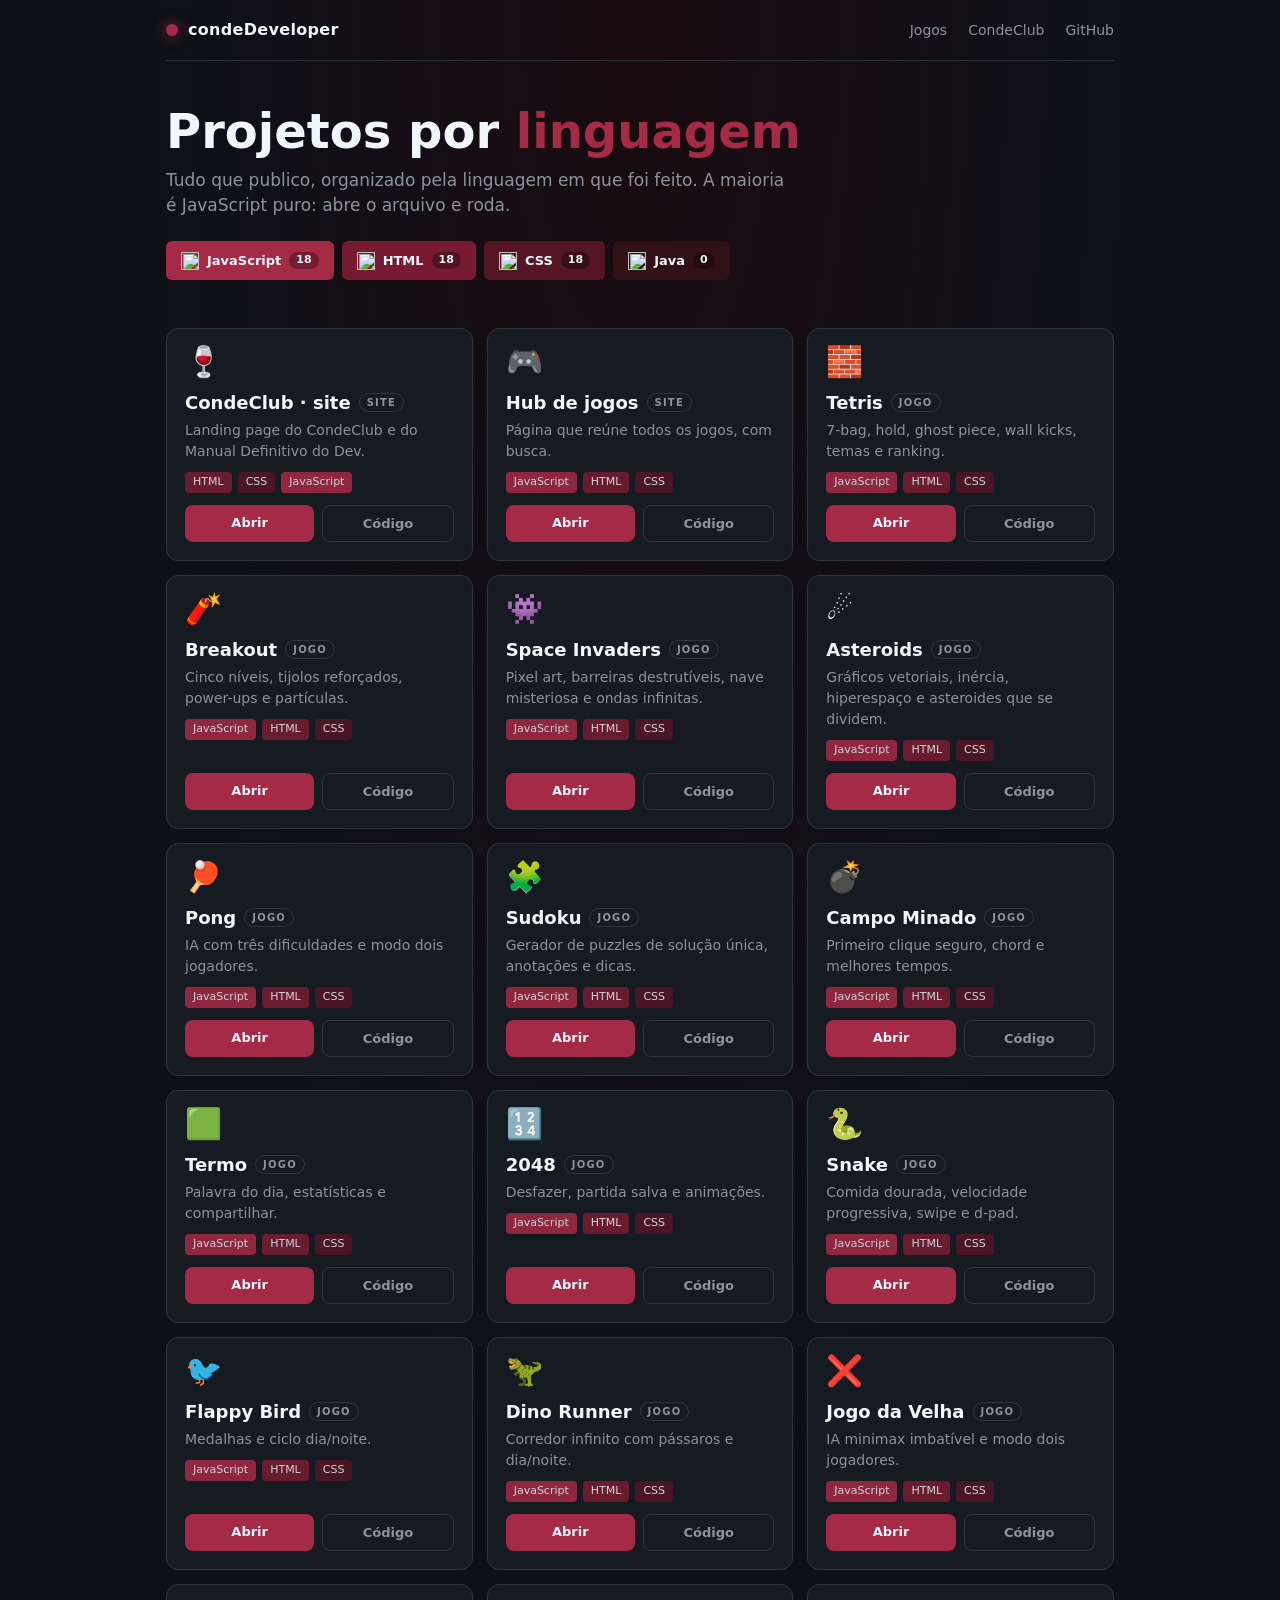
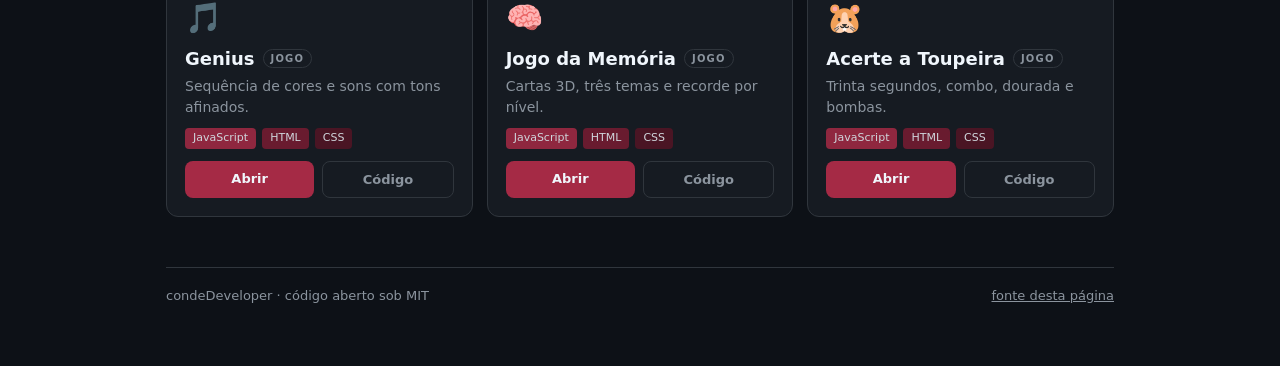
==== index.html @ 99021ef1 "Página inicial com todos os projetos" ====
<!DOCTYPE html>
<html lang="pt-BR">
<head>
<meta charset="UTF-8">
<meta name="viewport" content="width=device-width, initial-scale=1.0">
<title>condeDeveloper · projetos</title>
<meta name="description" content="Projetos de condeDeveloper: jogos e sites em JavaScript, HTML e CSS, e back-end em Java.">
<link rel="stylesheet" href="/style.css">
</head>
<body>
  <div class="wrap">
    <header class="top">
      <a class="brand" href="/"><span class="dot"></span>condeDeveloper</a>
      <nav>
        <a href="https://condedeveloper.github.io/jogos/">Jogos</a>
        <a href="https://condecount.pages.dev/">CondeClub</a>
        <a href="https://github.com/condeDeveloper">GitHub</a>
      </nav>
    </header>

    <section class="hero">
      <h1 id="title">Projetos por <em>linguagem</em></h1>
      <p id="blurb">Tudo que publico, organizado pela linguagem em que foi feito. A maioria é JavaScript puro: abre o arquivo e roda.</p>
      <p class="count" id="count"></p>
      <div class="langs" id="langs"></div>
    </section>

    <main class="grid" id="grid"></main>

    <footer class="foot">
      <span>condeDeveloper · código aberto sob MIT</span>
      <a href="https://github.com/condeDeveloper/condeDeveloper.github.io">fonte desta página</a>
    </footer>
  </div>
  <script src="/js/projects.js"></script>
  <script src="/js/app.js"></script>
</body>
</html>
---- style.css ----
:root {
  --bg: #0d1117;
  --panel: #161b22;
  --border: #30363d;
  --text: #f0f6fc;
  --muted: #8b949e;
  --accent: #a52a45;
  --wine: #781b32;
  --wine-deep: #321018;
}
* { box-sizing: border-box; margin: 0; padding: 0; }
html, body {
  min-height: 100%;
  background: radial-gradient(ellipse at top, #1a0b10 0%, var(--bg) 55%);
  color: var(--text);
  font-family: system-ui, -apple-system, Segoe UI, Roboto, sans-serif;
  line-height: 1.5;
}
a { color: inherit; }
.wrap { max-width: 980px; margin: 0 auto; padding: 0 16px 60px; }

.top {
  display: flex; align-items: center; justify-content: space-between; gap: 12px;
  padding: 18px 0; border-bottom: 1px solid var(--border);
}
.brand { display: flex; align-items: center; gap: 10px; text-decoration: none; font-weight: 700; letter-spacing: .02em; }
.brand .dot { width: 12px; height: 12px; border-radius: 50%; background: var(--accent); box-shadow: 0 0 14px var(--accent); }
.top nav a { color: var(--muted); text-decoration: none; font-size: 14px; margin-left: 16px; }
.top nav a:hover { color: var(--text); }

.hero { padding: 44px 0 18px; }
.hero h1 { font-size: clamp(30px, 6vw, 48px); line-height: 1.1; }
.hero h1 em { color: var(--accent); font-style: normal; }
.hero p { color: var(--muted); max-width: 620px; margin-top: 10px; font-size: 17px; }
.hero .count { color: var(--muted); font-size: 13px; margin-top: 4px; }

.langs { display: flex; flex-wrap: wrap; gap: 8px; margin: 22px 0 8px; }
.lang {
  display: inline-flex; align-items: center; gap: 8px;
  background: var(--c); color: var(--text); text-decoration: none; font-weight: 700; font-size: 13px;
  padding: 9px 14px; border-radius: 6px; border: 1px solid transparent;
  transition: transform .12s, filter .12s;
}
.lang:hover { transform: translateY(-2px); filter: brightness(1.15); }
.lang[aria-current="page"] { outline: 2px solid var(--text); outline-offset: 2px; }
.lang .n { background: rgba(0,0,0,.3); border-radius: 999px; padding: 0 7px; font-size: 11px; }

.grid { display: grid; grid-template-columns: repeat(auto-fill, minmax(290px, 1fr)); gap: 14px; margin-top: 22px; }
.card {
  display: flex; flex-direction: column; gap: 12px;
  background: var(--panel); border: 1px solid var(--border); border-radius: 12px; padding: 18px;
  transition: border-color .15s, transform .15s;
}
.card:hover { border-color: var(--accent); transform: translateY(-3px); }
.card .icon { font-size: 30px; line-height: 1; }
.card h3 { font-size: 18px; display: flex; align-items: center; gap: 8px; }
.card .kind { font-size: 10px; text-transform: uppercase; letter-spacing: .12em; color: var(--muted); border: 1px solid var(--border); border-radius: 999px; padding: 1px 7px; }
.card p { color: var(--muted); font-size: 14px; margin-top: 4px; }
.card .body { flex: 1; }
.card .langs { margin: 10px 0 0; gap: 6px; }
.card .langs a { font-size: 11px; color: var(--text); text-decoration: none; background: var(--c); padding: 2px 8px; border-radius: 4px; opacity: .85; }
.card .links { display: flex; gap: 8px; }
.card .links a {
  flex: 1; text-align: center; text-decoration: none; font-size: 13px; font-weight: 700;
  background: var(--accent); color: var(--text); padding: 8px; border-radius: 8px;
}
.card .links a.ghost { background: transparent; border: 1px solid var(--border); color: var(--muted); }
.card .links a.ghost:hover { color: var(--text); border-color: var(--muted); }

.empty {
  grid-column: 1 / -1; text-align: center; padding: 60px 20px;
  background: var(--panel); border: 1px dashed var(--border); border-radius: 12px;
}
.empty-icon { font-size: 40px; }
.empty h3 { margin-top: 10px; font-size: 20px; }
.empty p { color: var(--muted); margin: 6px 0 16px; }
.empty a { display: inline-block; background: var(--accent); color: var(--text); text-decoration: none; font-weight: 700; padding: 9px 18px; border-radius: 8px; }

.foot { margin-top: 50px; padding-top: 18px; border-top: 1px solid var(--border); color: var(--muted); font-size: 13px; display: flex; justify-content: space-between; flex-wrap: wrap; gap: 8px; }
.foot a { color: var(--muted); }
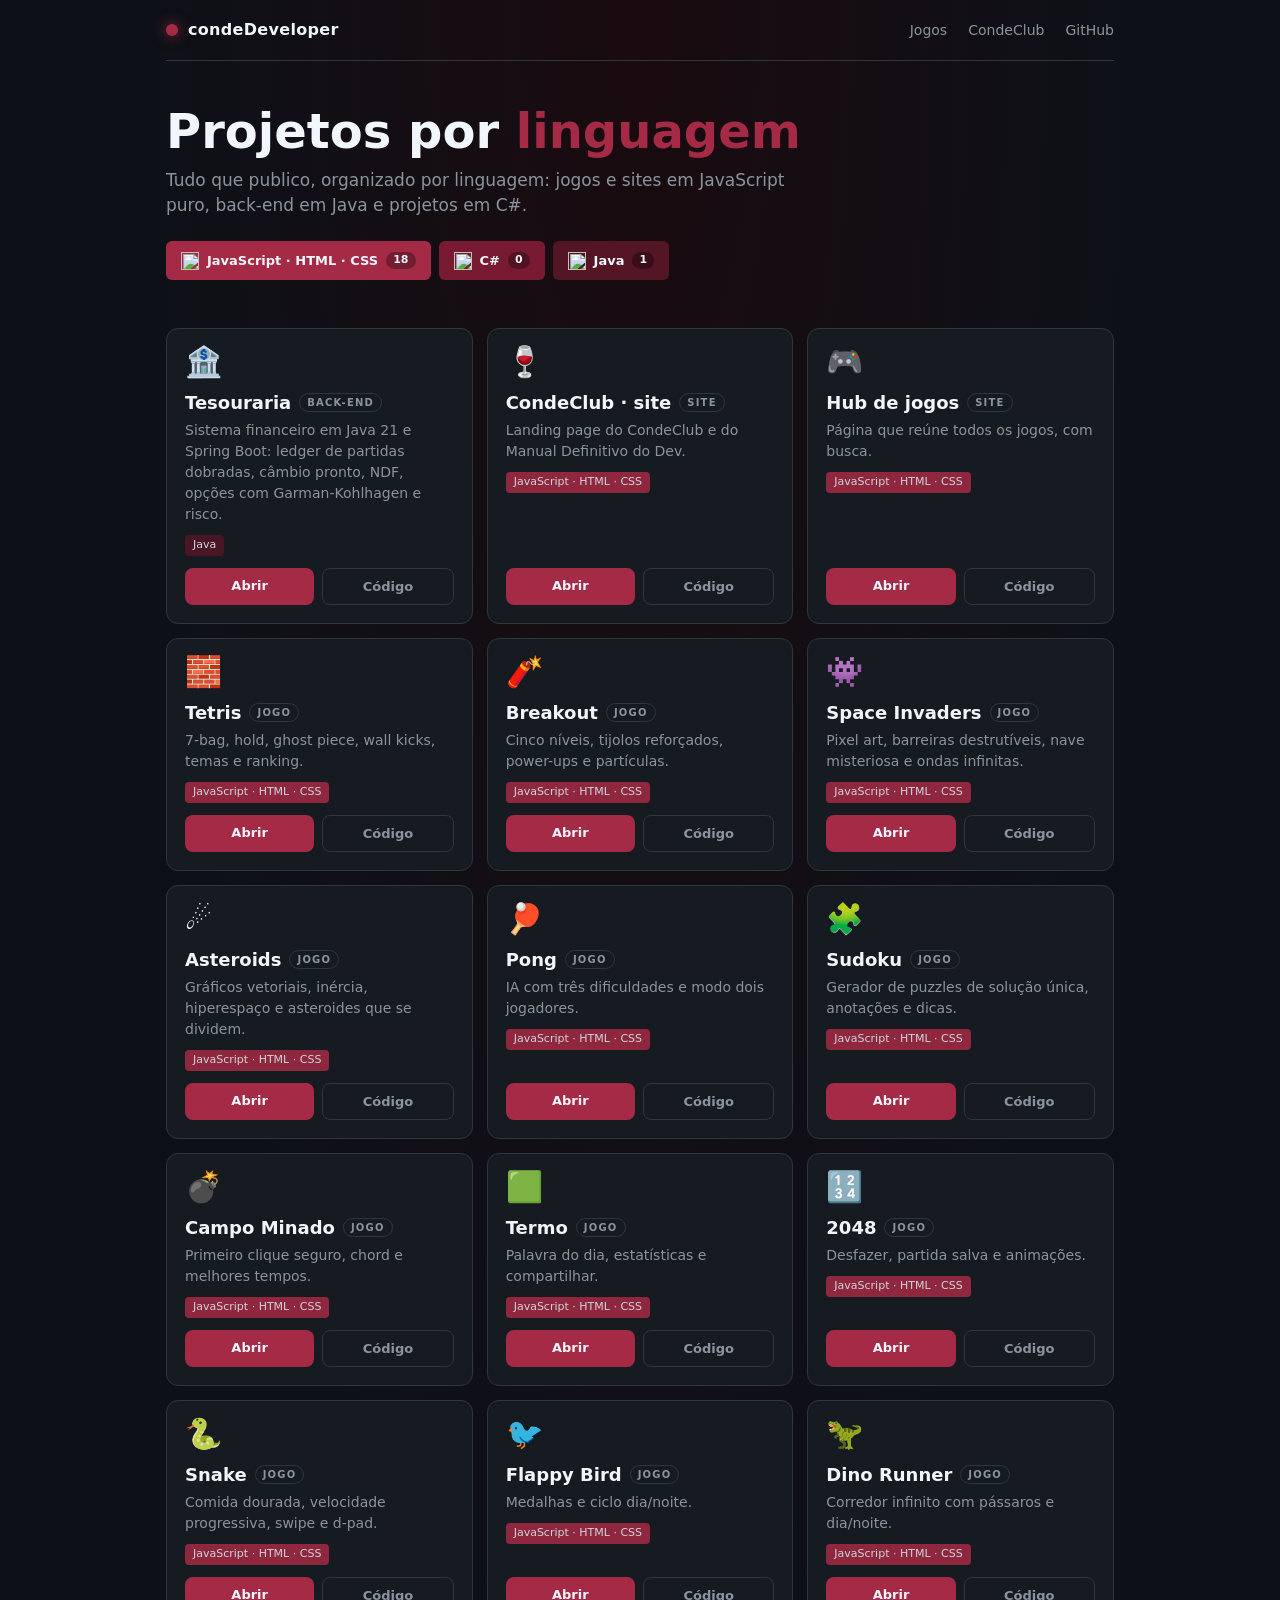
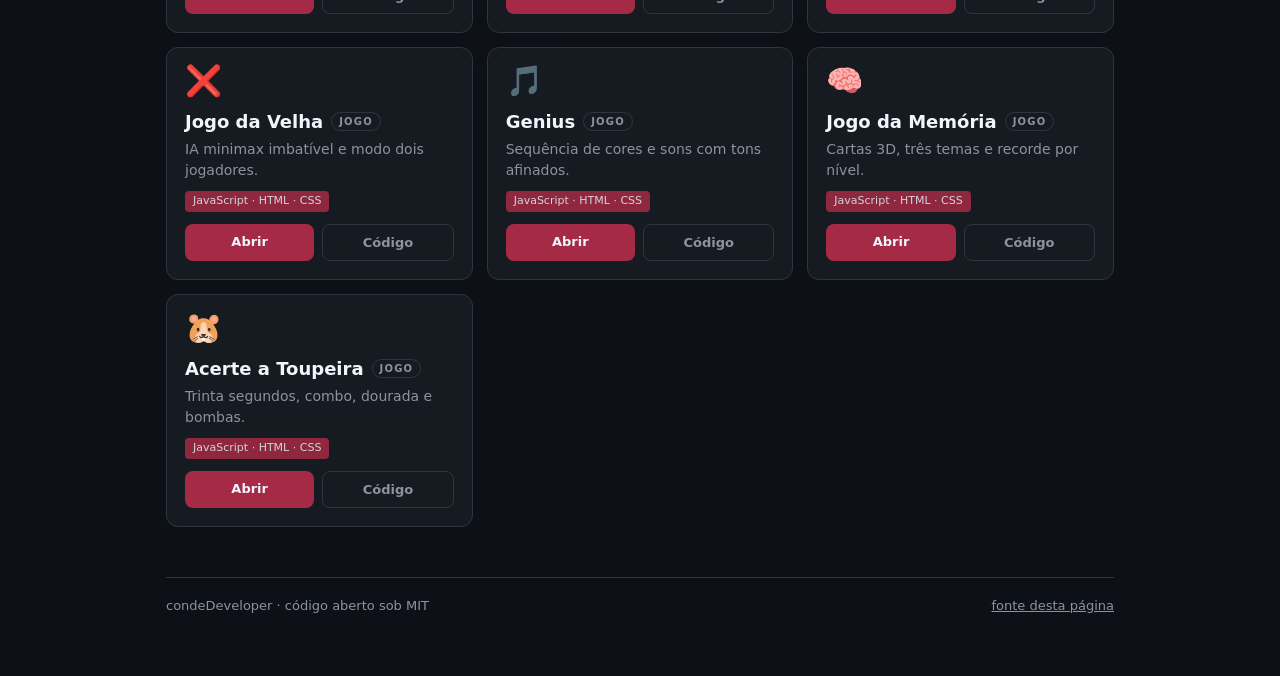
==== commit 61225c8b: "Agrupa JavaScript, HTML e CSS em uma página e cria a página de C#" ====
--- a/index.html
+++ b/index.html
@@ -20,7 +20,7 @@
 
     <section class="hero">
       <h1 id="title">Projetos por <em>linguagem</em></h1>
-      <p id="blurb">Tudo que publico, organizado pela linguagem em que foi feito. A maioria é JavaScript puro: abre o arquivo e roda.</p>
+      <p id="blurb">Tudo que publico, organizado por linguagem: jogos e sites em JavaScript puro, back-end em Java e projetos em C#.</p>
       <p class="count" id="count"></p>
       <div class="langs" id="langs"></div>
     </section>
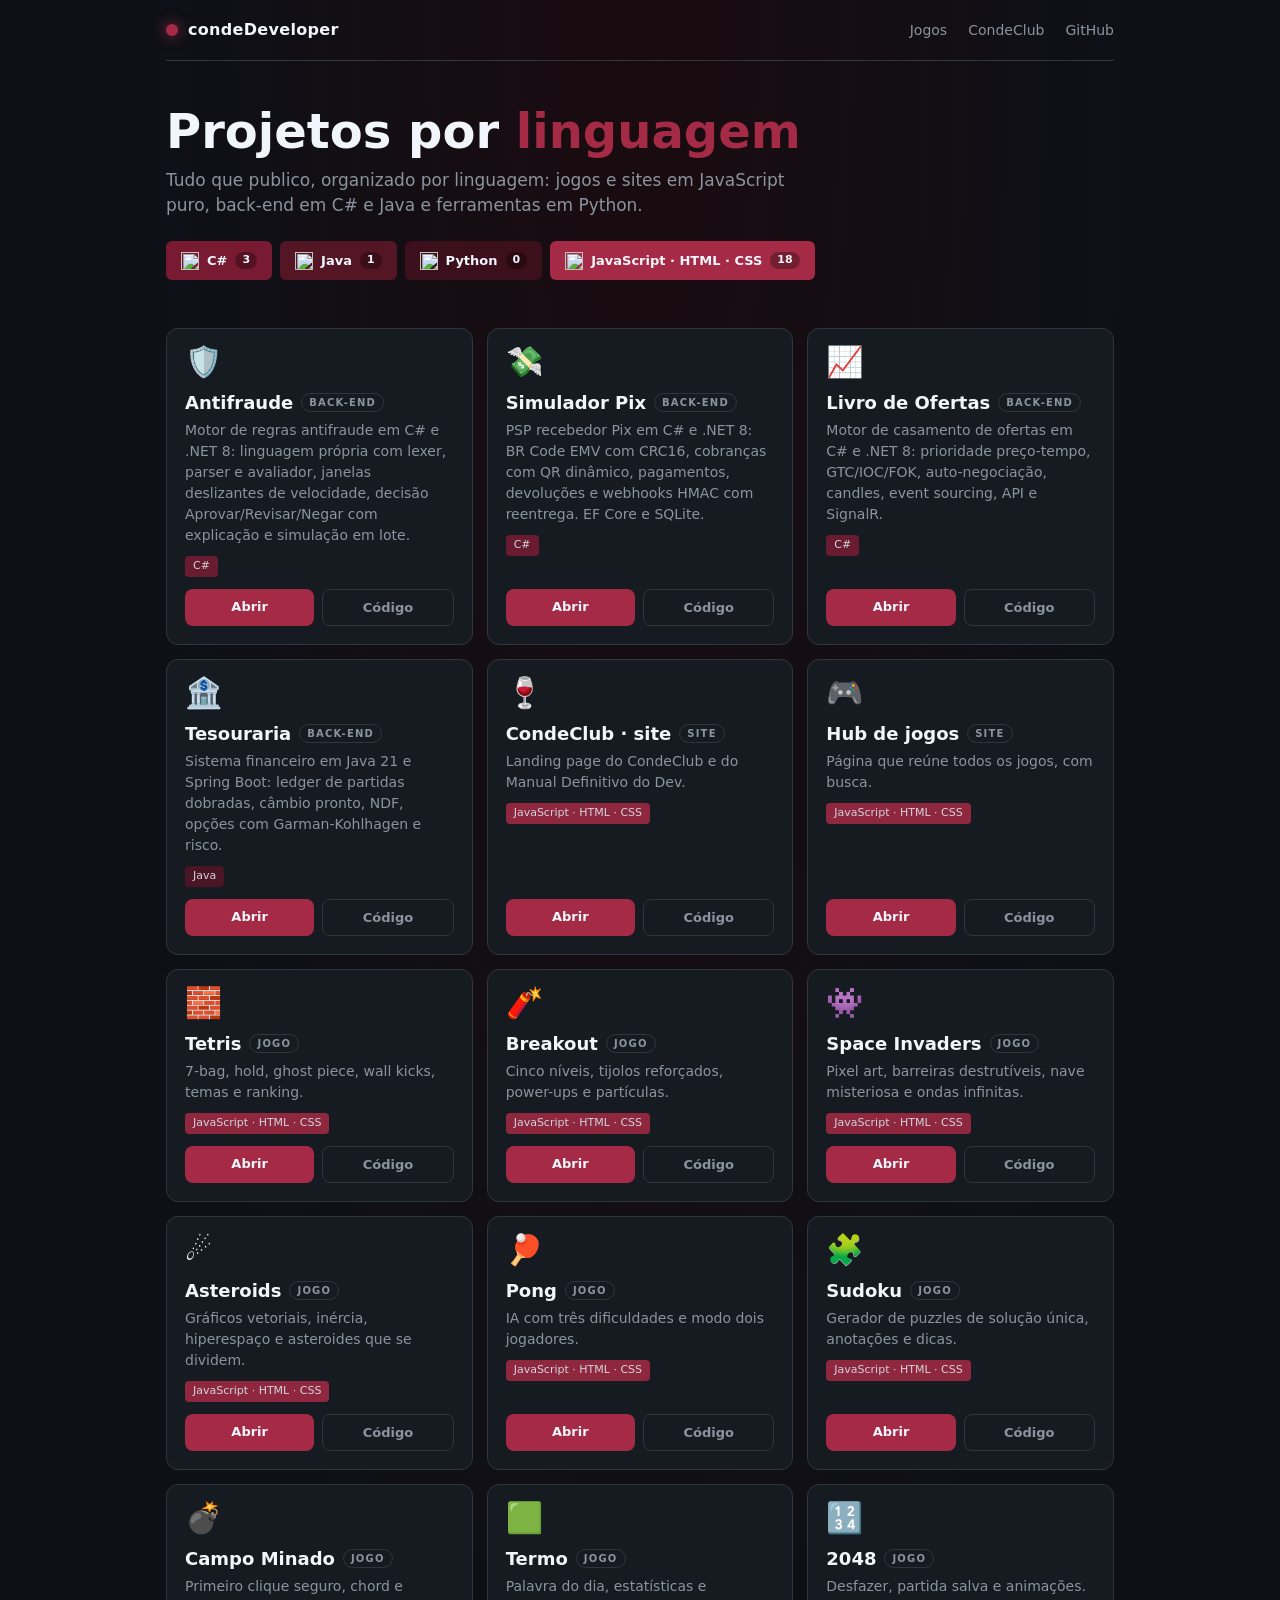
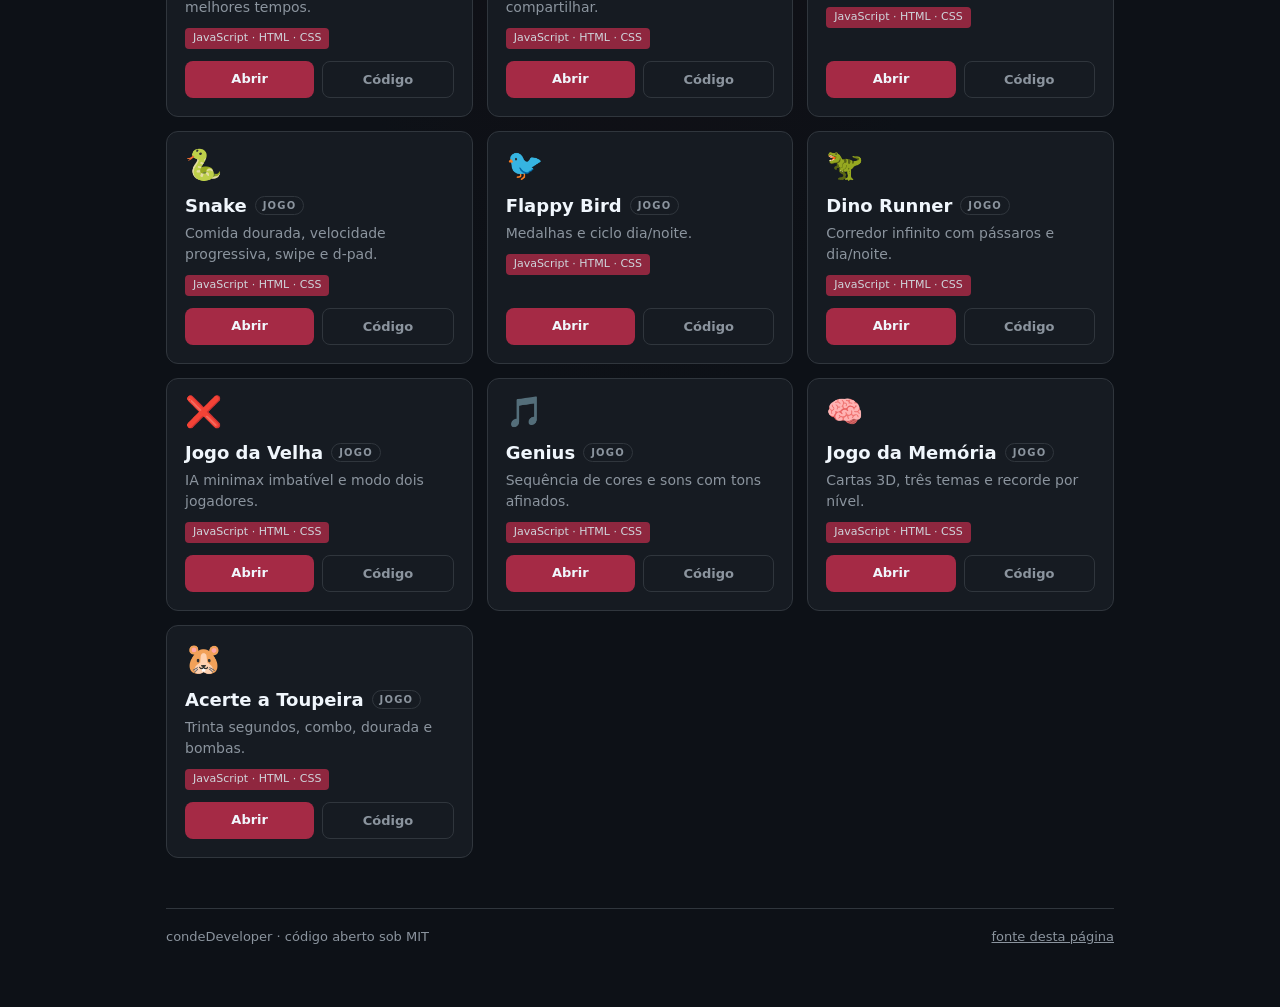
==== commit 83178028: "Cria a página de Python" ====
--- a/index.html
+++ b/index.html
@@ -20,7 +20,7 @@
 
     <section class="hero">
       <h1 id="title">Projetos por <em>linguagem</em></h1>
-      <p id="blurb">Tudo que publico, organizado por linguagem: jogos e sites em JavaScript puro, back-end em Java e projetos em C#.</p>
+      <p id="blurb">Tudo que publico, organizado por linguagem: jogos e sites em JavaScript puro, back-end em C# e Java e ferramentas em Python.</p>
       <p class="count" id="count"></p>
       <div class="langs" id="langs"></div>
     </section>
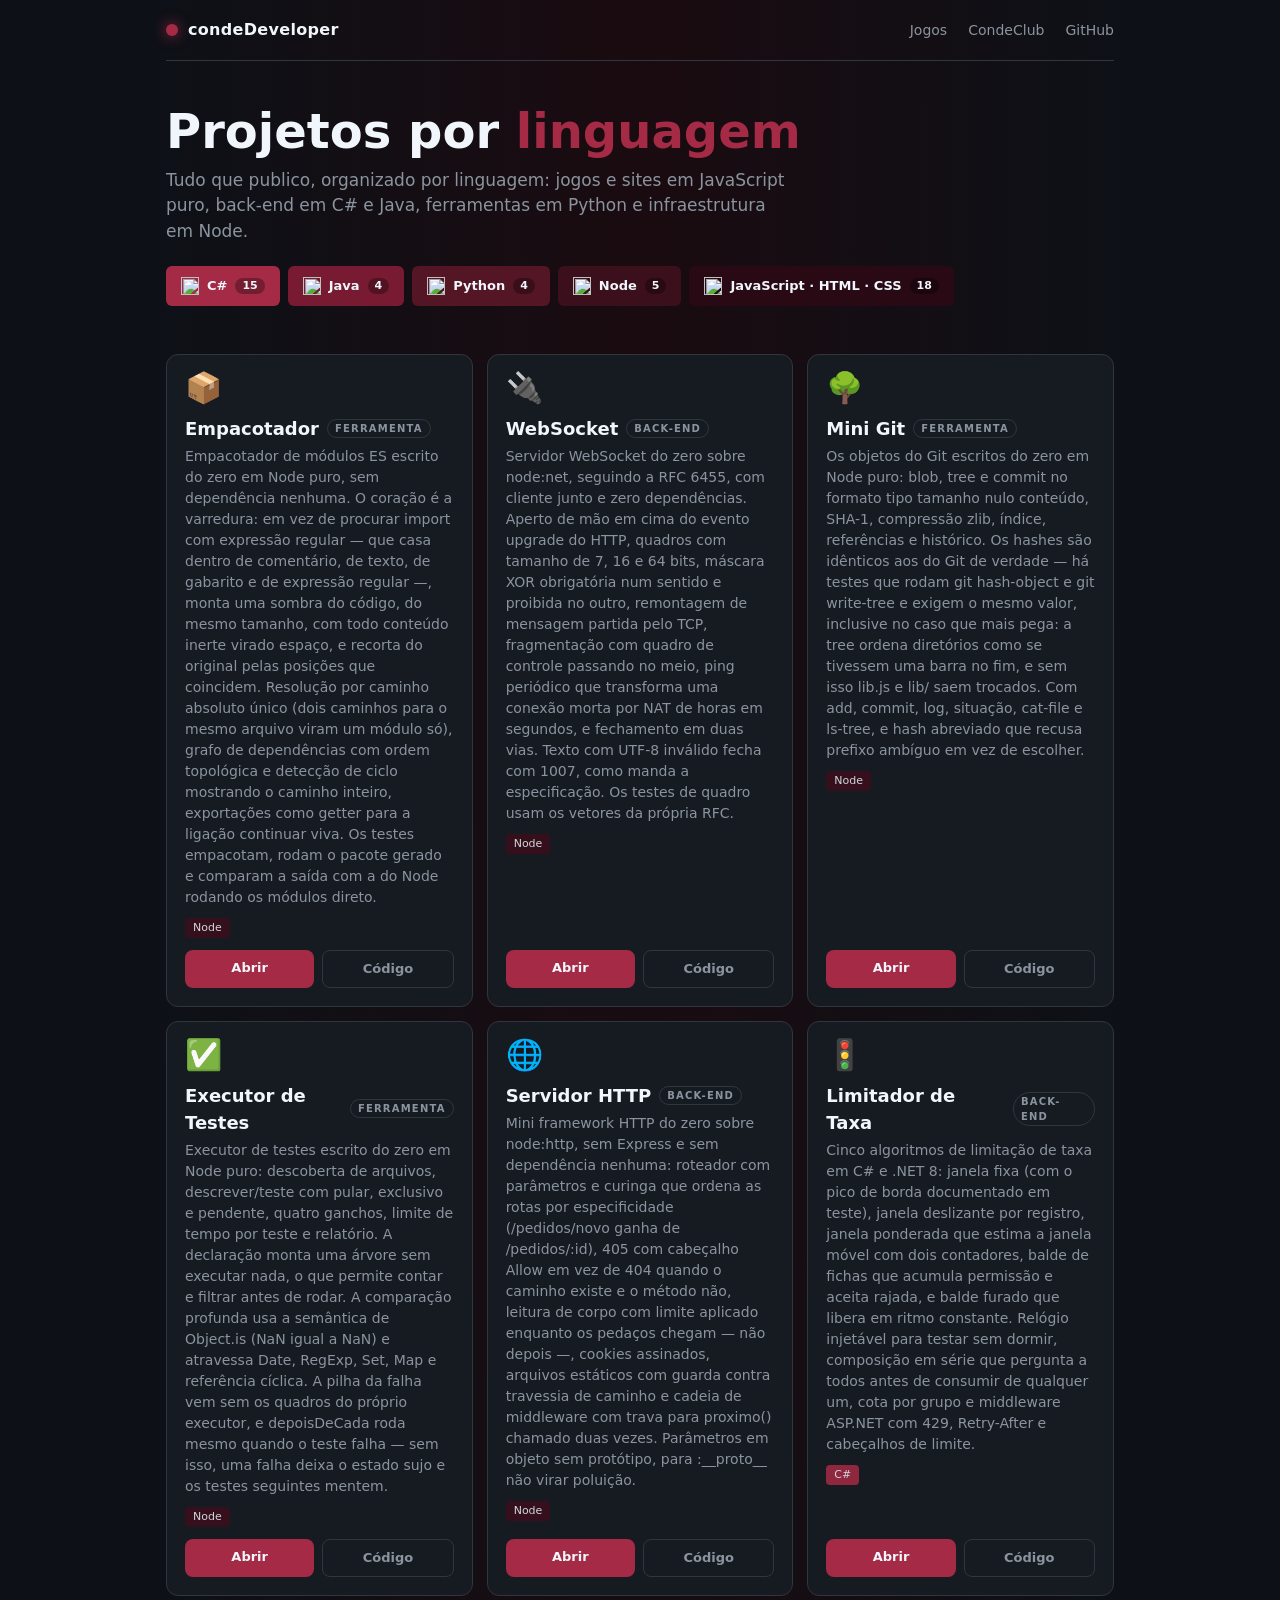
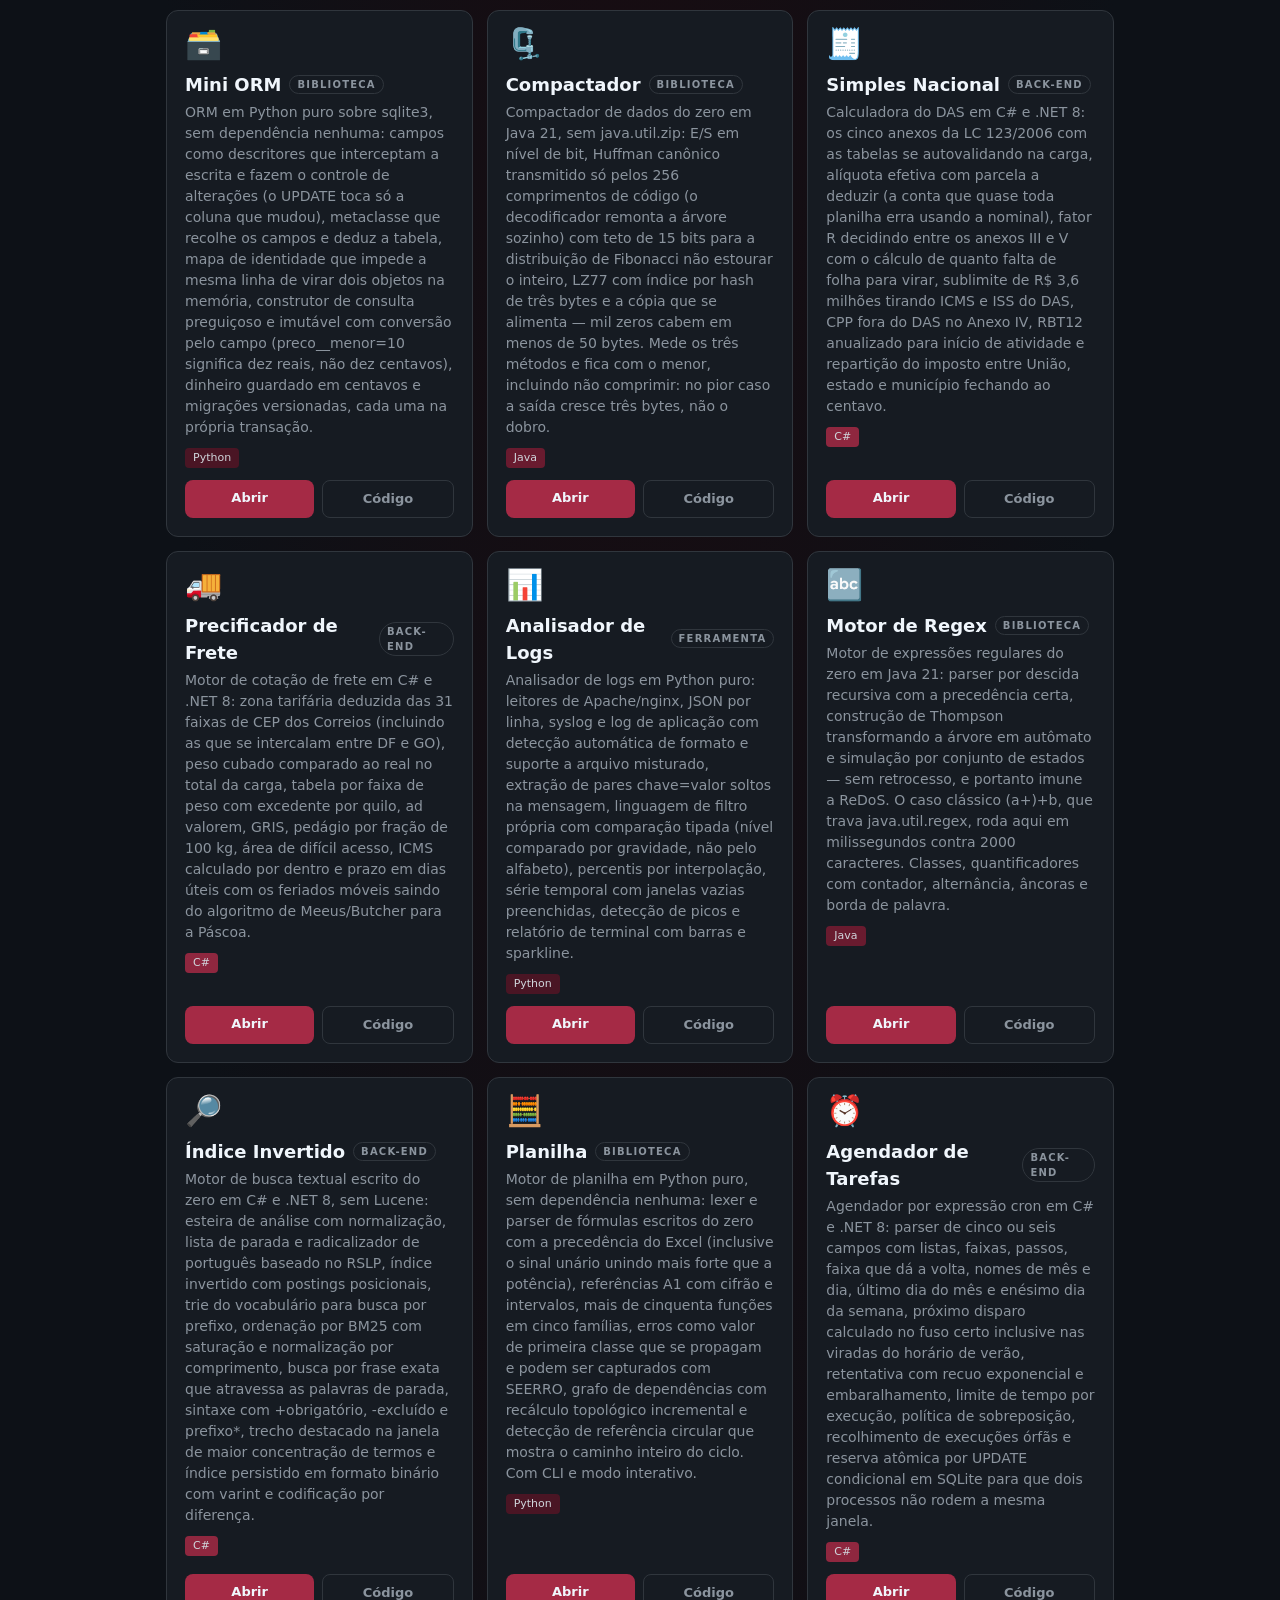
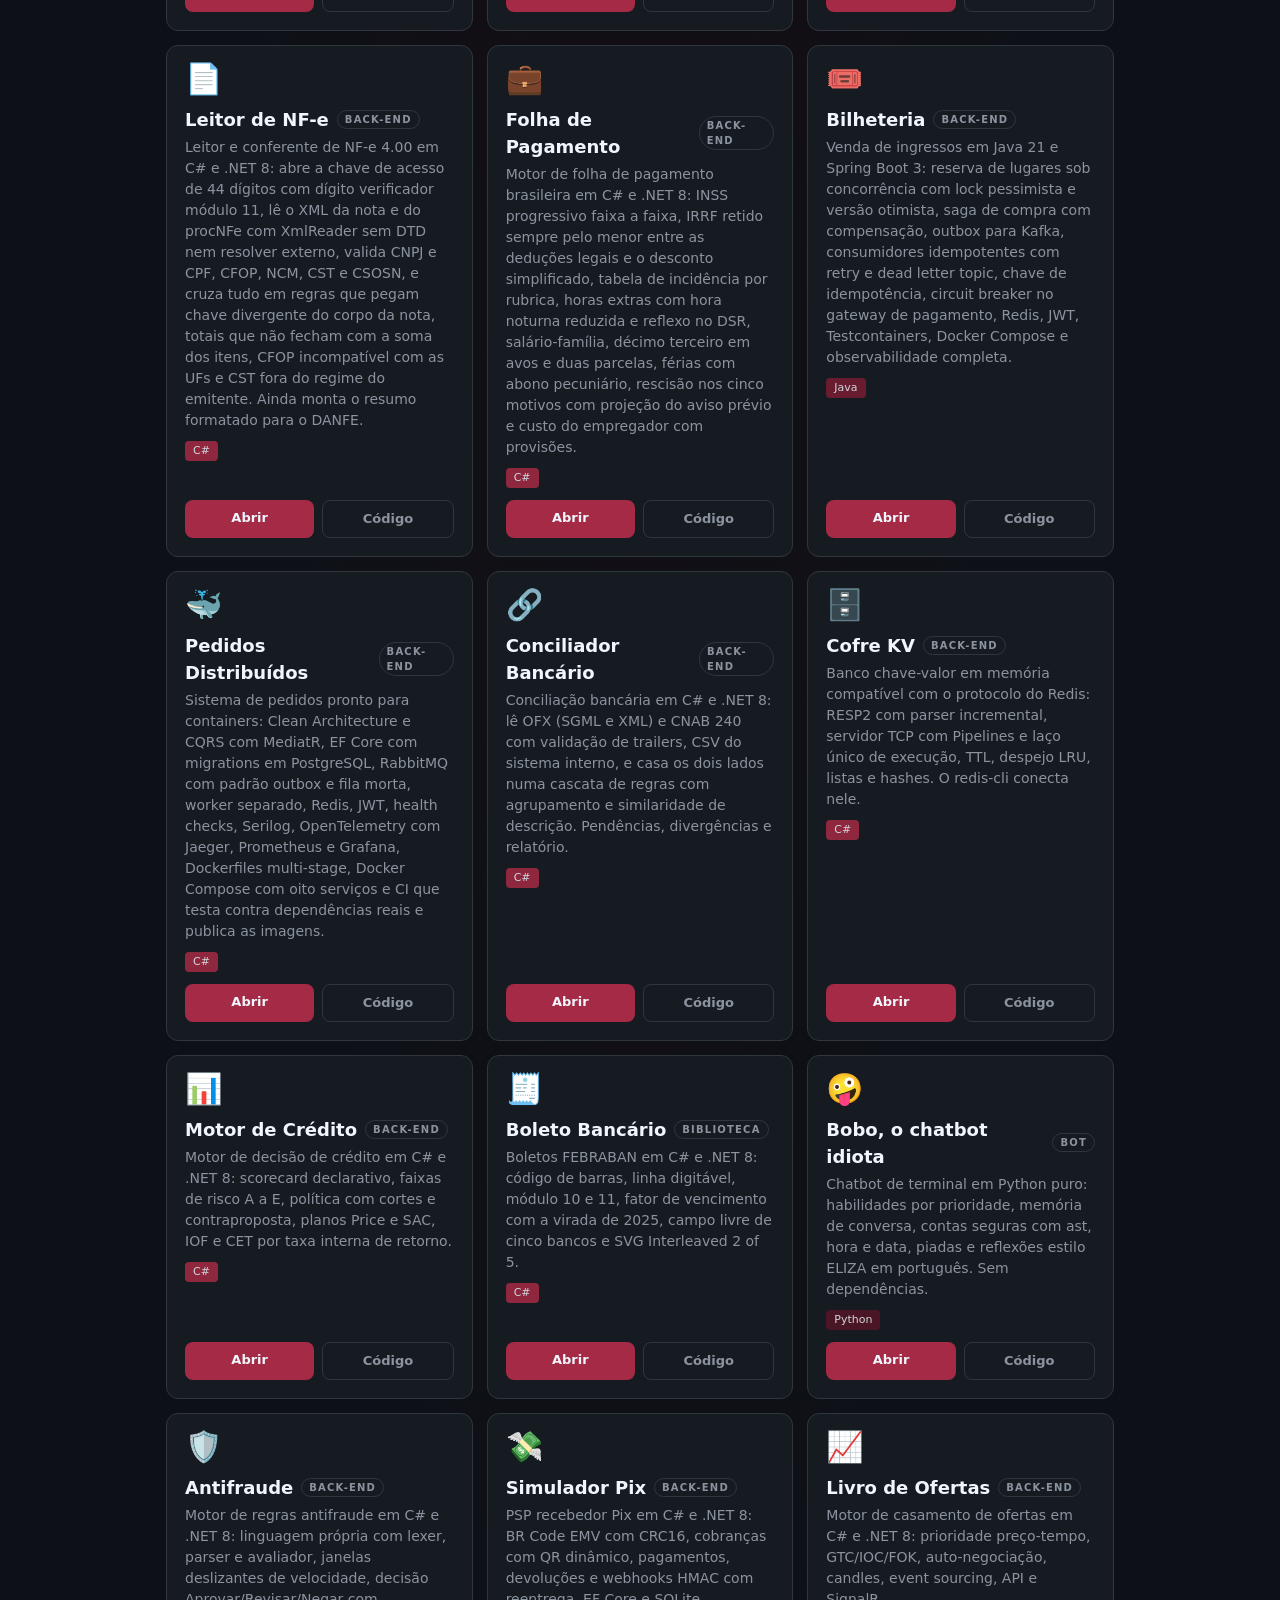
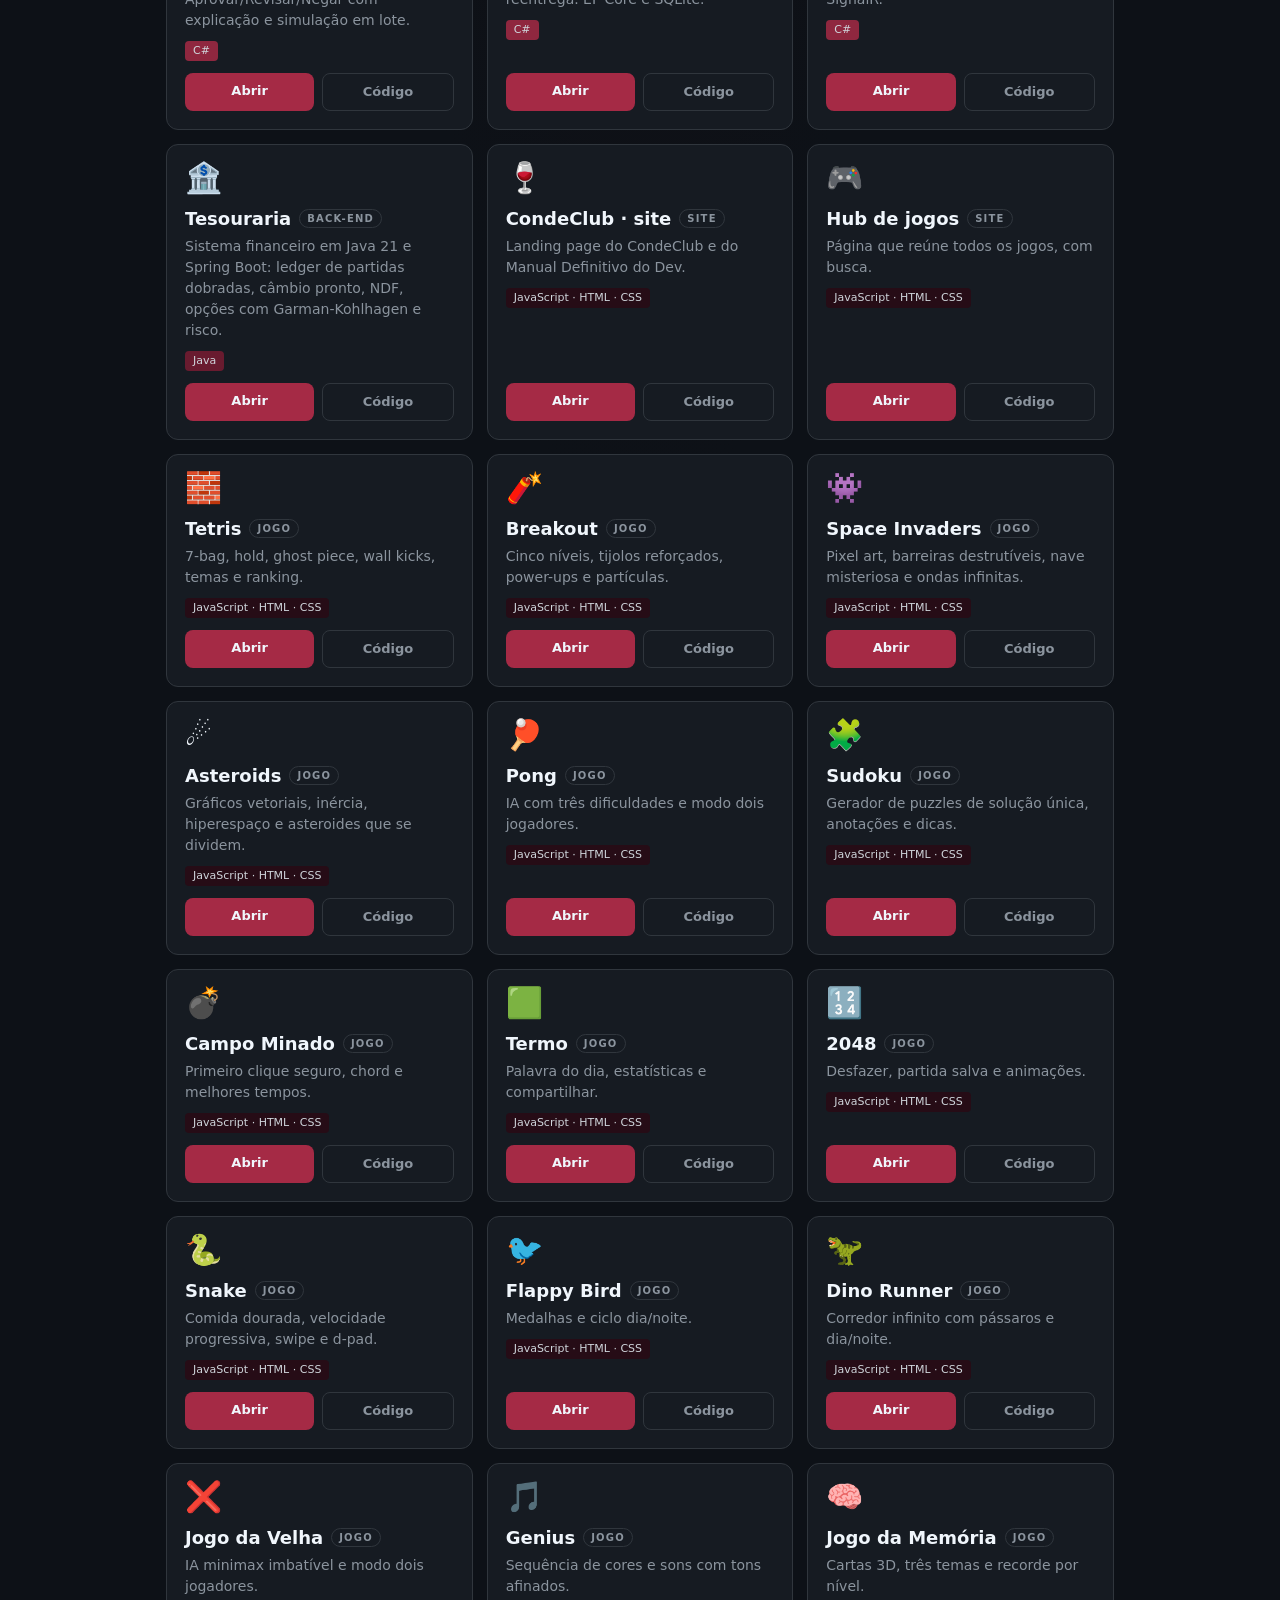
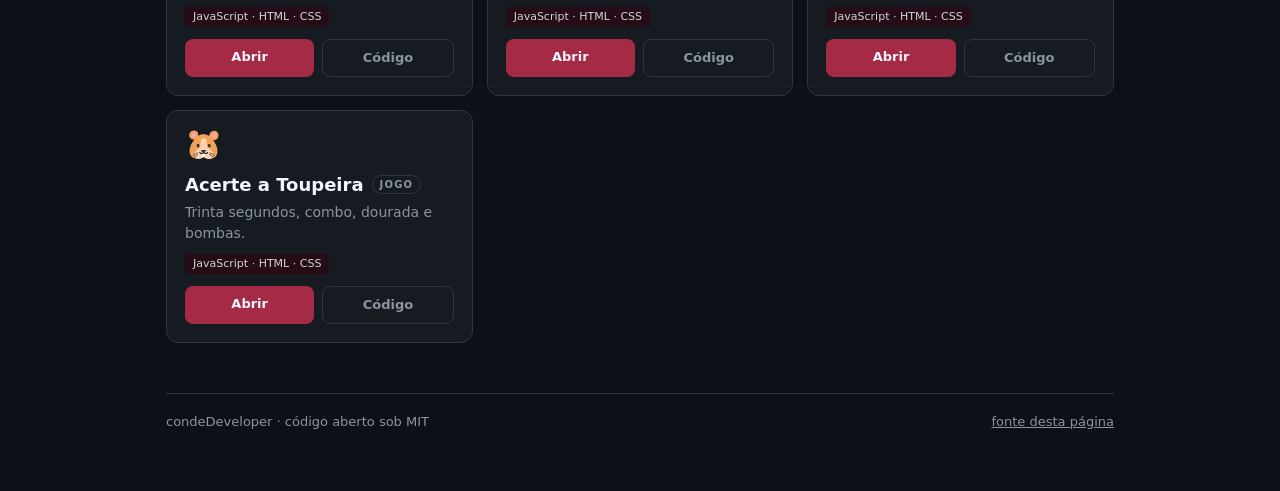
==== commit 3bd827fb: "Menciona Node na chamada das paginas" ====
--- a/index.html
+++ b/index.html
@@ -20,7 +20,7 @@
 
     <section class="hero">
       <h1 id="title">Projetos por <em>linguagem</em></h1>
-      <p id="blurb">Tudo que publico, organizado por linguagem: jogos e sites em JavaScript puro, back-end em C# e Java e ferramentas em Python.</p>
+      <p id="blurb">Tudo que publico, organizado por linguagem: jogos e sites em JavaScript puro, back-end em C# e Java, ferramentas em Python e infraestrutura em Node.</p>
       <p class="count" id="count"></p>
       <div class="langs" id="langs"></div>
     </section>
